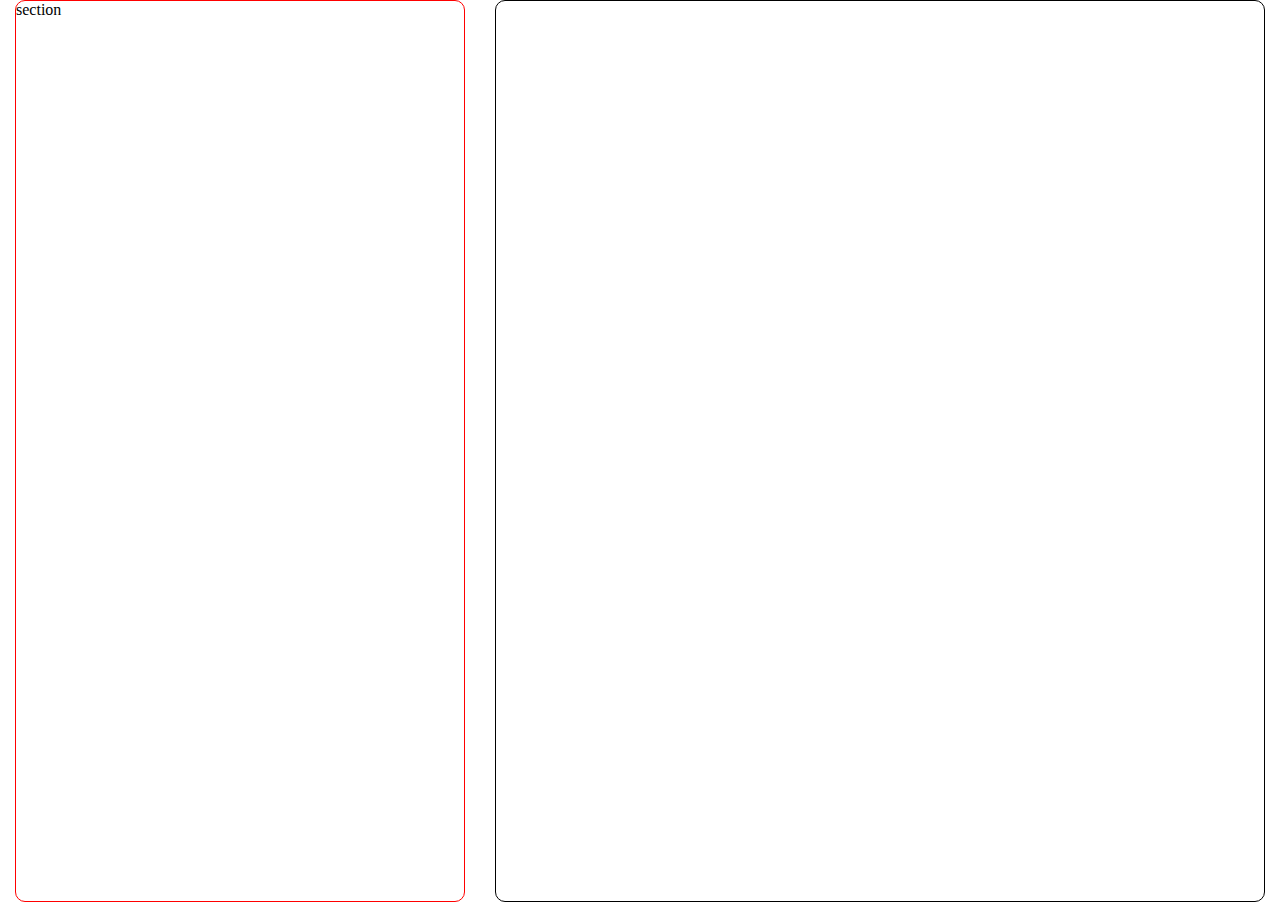
==== index.html @ 7a866f5a "Added K-RITE Assignment" ====
<!DOCTYPE html>
<html lang="en">
  <head>
    <meta charset="UTF-8" />
    <meta name="viewport" content="width=device-width, initial-scale=1.0" />
    <title>K - RITE APP</title>
    <link rel="stylesheet" href="./style.css" />
    <script src="./script.js" defer></script>
  </head>
  <body>
    <section>section</section>
    <main></main>
  </body>
</html>
---- style.css ----
body{
  margin: 0px;
  padding: 0px;
  display: flex;
  align-items: center;
  justify-content: space-around;
}

section{
  height: 100vh;
  width: 35vw;
  border: 1px solid red;
  border-radius: 10px;
}

main{
  height: 100vh;
  width: 60vw;
  border: 1px solid black;
  border-radius: 10px;
}
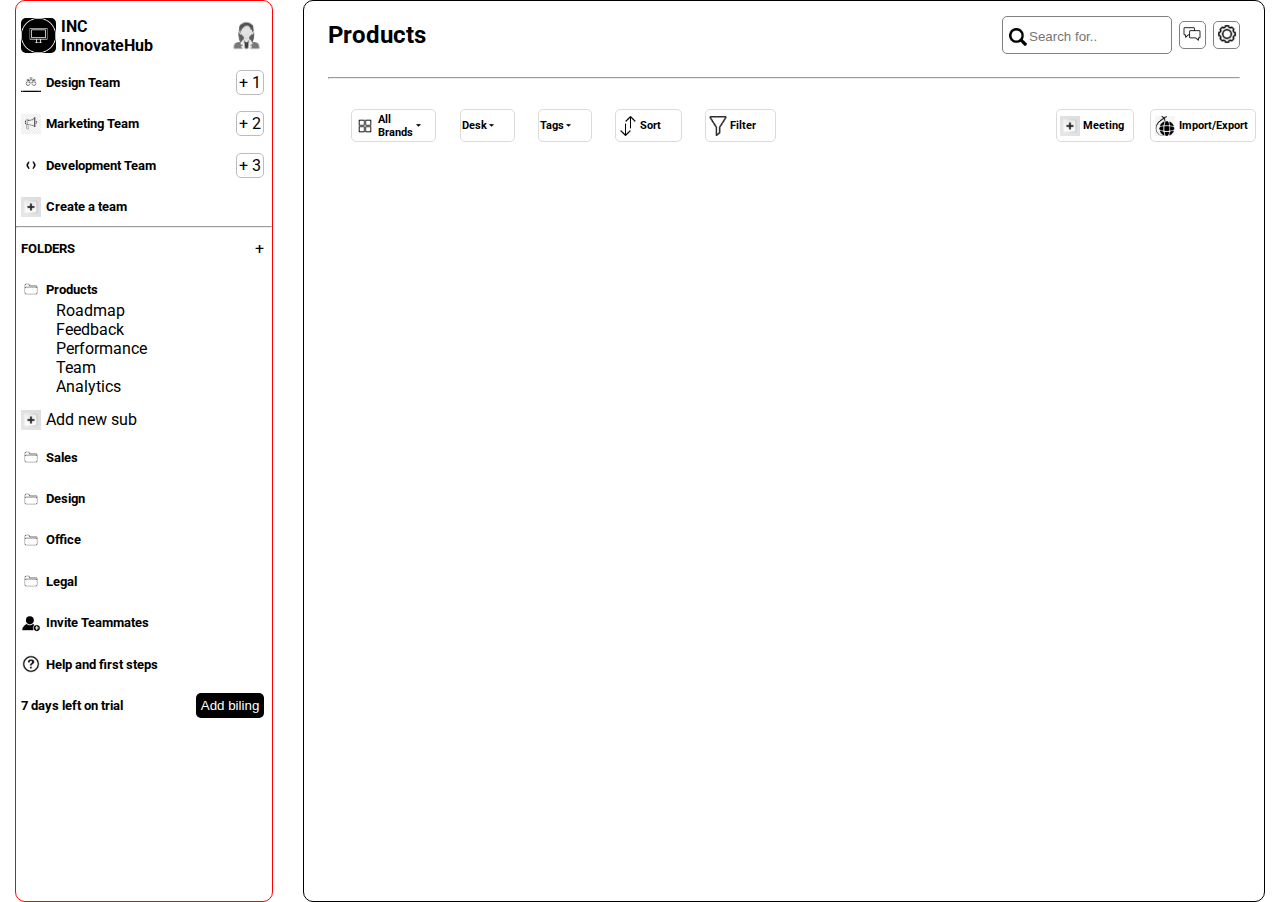
==== commit 2a5e2c88: "Added Aside section and Header" ====
--- a/index.html
+++ b/index.html
@@ -3,12 +3,193 @@
   <head>
     <meta charset="UTF-8" />
     <meta name="viewport" content="width=device-width, initial-scale=1.0" />
+    <link rel="preconnect" href="https://fonts.googleapis.com" />
+    <link rel="preconnect" href="https://fonts.gstatic.com" crossorigin />
+    <link
+      href="https://fonts.googleapis.com/css2?family=Roboto:ital,wght@0,100;0,300;0,400;0,500;0,700;0,900;1,100;1,300;1,400;1,500;1,700;1,900&display=swap"
+      rel="stylesheet"
+    />
     <title>K - RITE APP</title>
     <link rel="stylesheet" href="./style.css" />
     <script src="./script.js" defer></script>
   </head>
   <body>
-    <section>section</section>
-    <main></main>
+    <aside>
+      <div>
+        <img src="/assets/images/website.png" />
+        <h1>
+          INC <br />
+          InnovateHub
+        </h1>
+        <img src="/assets/images/profile_icon.jpg" />
+      </div>
+
+      <div class="design_team">
+        <img src="/assets/images/design_team.png" />
+        <h5>Design Team</h5>
+        <div>+ 1</div>
+      </div>
+
+      <div class="marketing_team">
+        <img src="/assets/images/marketing_team.jpg" />
+        <h5>Marketing Team</h5>
+        <div>+ 2</div>
+      </div>
+
+      <div class="development_team">
+        <img src="/assets/images/development_team.png" />
+        <h5>Development Team</h5>
+        <div>+ 3</div>
+      </div>
+
+      <div class="create_team">
+        <img src="/assets/images/create_team.jpg" />
+        <h5>Create a team</h5>
+      </div>
+
+      <hr />
+
+      <div class="folder">
+        <h5>FOLDERS</h5>
+        <div>+</div>
+      </div>
+
+      <div class="product_folder">
+        <div class="folder">
+          <img src="/assets/images/folder_logo.png" />
+          <h5>Products</h5>
+        </div>
+
+        <ul>
+          <li>Roadmap</li>
+          <li>Feedback</li>
+          <li>Performance</li>
+          <li>Team</li>
+          <li>Analytics</li>
+        </ul>
+        <div class="folder">
+          <img src="./assets/images/create_team.jpg" />
+          <p>Add new sub</p>
+        </div>
+      </div>
+
+      <div class="folder">
+        <img src="/assets/images/folder_logo.png" />
+        <h5>Sales</h5>
+      </div>
+
+      <div class="folder">
+        <img src="/assets/images/folder_logo.png" />
+        <h5>Design</h5>
+      </div>
+
+      <div class="folder">
+        <img src="/assets/images/folder_logo.png" />
+        <h5>Office</h5>
+      </div>
+
+      <div class="folder">
+        <img src="/assets/images/folder_logo.png" />
+        <h5>Legal</h5>
+      </div>
+
+      <div class="invite">
+        <img src="/assets/images/invite_teammate.png" />
+        <h5>Invite Teammates</h5>
+      </div>
+
+      <div class="help">
+        <img src="/assets/images/help.png" />
+        <h5>Help and first steps</h5>
+      </div>
+
+      <div class="trial">
+        <h5>7 days left on trial</h5>
+        <button>Add biling</button>
+      </div>
+    </aside>
+
+    <!-- main part -->
+    <main>
+      <header>
+        <div>
+          <h2>Products</h2>
+          <div>
+            <span class="input_box">
+              <img src="./assets/main images/search.png" />
+              <input placeholder="Search for.." />
+            </span>
+
+            <span><img src="./assets/main images/chat.jpg" /></span>
+            <span><img src="./assets/main images/setting.png" /></span>
+          </div>
+        </div>
+
+        <hr />
+
+        <div>
+          <div>
+            <span>
+              <img src="./assets/main images/all_brands.png" />
+              <h6>All Brands</h6>
+              <img
+                class="drop_down_arrow"
+                src="./assets/main images/drop_down_arrow.png"
+              />
+            </span>
+
+            <span>
+              <h6>Desk</h6>
+              <img
+                class="drop_down_arrow"
+                src="./assets/main images/drop_down_arrow.png"
+              />
+            </span>
+
+            <span>
+              <h6>Tags</h6>
+              <img
+                class="drop_down_arrow"
+                src="./assets/main images/drop_down_arrow.png"
+              />
+            </span>
+
+            <span>
+              <img src="./assets/main images/sort.png" />
+              <h6>Sort</h6>
+            </span>
+
+            <span>
+              <img src="./assets/main images/filter.png" />
+              <h6>Filter</h6>
+            </span>
+          </div>
+
+          <div>
+            <span>
+              <img src="./assets/images/create_team.jpg" />
+              <h6>Meeting</h6>
+            </span>
+
+            <span>
+              <img src="./assets/main images/import_export.png" />
+              <h6>Import/Export</h6>
+            </span>
+          </div>
+        </div>
+      </header>
+
+      <table>
+        <tr>
+          <th></th>
+          <th></th>
+          <th></th>
+          <th></th>
+          <th></th>
+          <th></th>
+          <th></th>
+        </tr>
+      </table>
+    </main>
   </body>
 </html>
--- a/style.css
+++ b/style.css
@@ -4,19 +4,162 @@
   display: flex;
   align-items: center;
   justify-content: space-around;
+  font-family: 'Roboto', sans-serif, serif;
+  /* font-size: small; */
 }
 
-section{
+img{
+  height: 20px;
+  width: 20px;
+  background: none;
+}
+
+aside{
   height: 100vh;
-  width: 35vw;
+  width: 20vw;
   border: 1px solid red;
   border-radius: 10px;
 }
 
 main{
   height: 100vh;
-  width: 60vw;
+  width: 75vw;
   border: 1px solid black;
   border-radius: 10px;
 }
 
+aside > div:nth-child(1){
+  display: flex;
+  align-items: center;
+  position: relative;
+  padding: 5px 0px;
+}
+
+aside > div:nth-child(1) *, .design_team *, .marketing_team *, .development_team *, .create_team *, aside > div:nth-child(6) *,  .folder *, .invite *, .help *, .trial * {
+  margin-left: 2%;
+}
+
+aside > div:nth-child(1) > img{
+  height: 35px;
+  width: 35px;
+  border-radius: 5px;
+}
+
+
+
+aside > div:nth-child(1) > img:nth-child(3), .design_team > div:nth-child(3), .marketing_team > div:nth-child(3), .development_team > div:nth-child(3), .trial > button, .folder > div{
+  position: absolute;
+  right: 3%;
+}
+
+h1{
+font-size: medium;
+}
+
+.design_team, .marketing_team, .development_team, .create_team, aside > div:nth-child(6), .folder, .invite, .help, .trial{
+  position: relative;
+  display: flex;
+  align-items: center;
+  margin: -7% 0px;
+  height: auto;
+}
+
+.design_team > div:nth-child(3), .marketing_team > div:nth-child(3), .development_team > div:nth-child(3){
+border: 1px solid rgb(187, 187, 187);
+padding: 2px;
+border-radius: 5px;
+}
+
+ul{
+  list-style: none;
+  margin-top: -4%;
+}
+
+.trial > button{
+  background: black;
+  color: white;
+  border-radius: 5px;
+  border: none;
+  padding: 5px;
+}
+
+
+/* main part style */
+header{
+  width: 95%;
+  margin: auto;
+}
+
+header > div{
+  display: flex;
+  justify-content: space-between;
+  /* border: 1px solid rgb(218, 218, 218); */
+}
+
+
+
+
+header > div:nth-child(1) > div{
+display: flex;
+justify-content: space-around;
+align-items: center;
+}
+
+header > div:nth-child(1) > div > span{
+  border: 1px solid gray;
+  border-radius: 5px;
+  padding: 1% 1% 0% 1%;
+  margin-left: 3%;
+}
+
+.input_box{
+  display: flex;
+  align-items: center;
+  border: 1px solid gray;
+  border-radius: 5px;
+  height: 50%;
+  width: 70%;
+}
+
+.input_box > img{
+  position: relative;
+  left: 2%;
+  top: 2%;
+  height: 18px;
+  width: 18px;
+}
+
+.input_box > input{
+  width: 80%;
+  height: 50%;
+  border: none;
+  margin-left: 2%;
+}
+
+header > div:nth-child(3){
+  width: 95%;
+}
+
+header > div:nth-child(3) *{
+  display: flex;
+  justify-content: space-between;
+  align-items: center;
+}
+
+header > div:nth-child(3) span *{
+margin-left: 5%;
+}
+
+header > div:nth-child(3) span{
+  margin-left: 10%;
+  border: 1px solid rgb(219, 219, 219);
+  height: 40%;
+  width: 100%;
+  padding-right: 10%;
+  border-radius: 5px;
+}
+
+.drop_down_arrow{
+  height: 5px;
+  width: 5px;
+}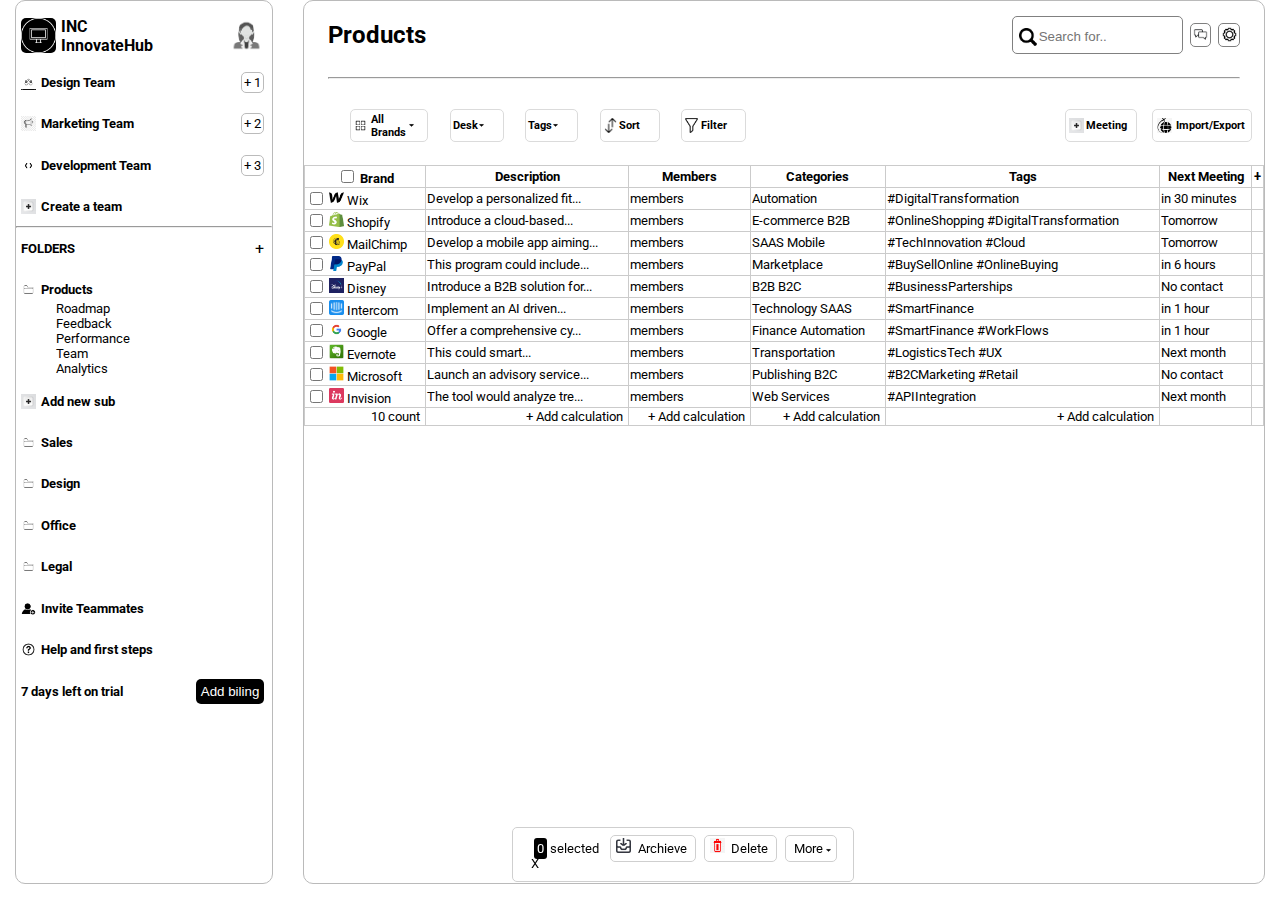
==== commit 2f007901: "Added interactive Desktop Site" ====
--- a/index.html
+++ b/index.html
@@ -14,6 +14,7 @@
     <script src="./script.js" defer></script>
   </head>
   <body>
+    <!-- Aside Section -->
     <aside>
       <div>
         <img src="/assets/images/website.png" />
@@ -42,7 +43,7 @@
         <div>+ 3</div>
       </div>
 
-      <div class="create_team">
+      <div class="create_team effect">
         <img src="/assets/images/create_team.jpg" />
         <h5>Create a team</h5>
       </div>
@@ -51,7 +52,7 @@
 
       <div class="folder">
         <h5>FOLDERS</h5>
-        <div>+</div>
+        <div class="effect">+</div>
       </div>
 
       <div class="product_folder">
@@ -67,9 +68,9 @@
           <li>Team</li>
           <li>Analytics</li>
         </ul>
-        <div class="folder">
+        <div class="folder effect">
           <img src="./assets/images/create_team.jpg" />
-          <p>Add new sub</p>
+          <h5>Add new sub</h5>
         </div>
       </div>
 
@@ -93,12 +94,12 @@
         <h5>Legal</h5>
       </div>
 
-      <div class="invite">
+      <div class="invite effect">
         <img src="/assets/images/invite_teammate.png" />
         <h5>Invite Teammates</h5>
       </div>
 
-      <div class="help">
+      <div class="help effect">
         <img src="/assets/images/help.png" />
         <h5>Help and first steps</h5>
       </div>
@@ -109,8 +110,9 @@
       </div>
     </aside>
 
-    <!-- main part -->
+    <!-- Main Section -->
     <main>
+      <!-- Header of Main Section -->
       <header>
         <div>
           <h2>Products</h2>
@@ -120,8 +122,12 @@
               <input placeholder="Search for.." />
             </span>
 
-            <span><img src="./assets/main images/chat.jpg" /></span>
-            <span><img src="./assets/main images/setting.png" /></span>
+            <span class="message"
+              ><img src="./assets/main images/chat.jpg"
+            /></span>
+            <span class="setting"
+              ><img src="./assets/main images/setting.png"
+            /></span>
           </div>
         </div>
 
@@ -179,17 +185,258 @@
         </div>
       </header>
 
+      <!-- Details of Brands -->
       <table>
-        <tr>
-          <th></th>
-          <th></th>
-          <th></th>
-          <th></th>
-          <th></th>
-          <th></th>
-          <th></th>
+        <tr class="headings">
+          <th>
+            <input type="checkbox" id="brands" />
+            <label for="brands">Brand</label>
+          </th>
+
+          <th>Description</th>
+          <th>Members</th>
+          <th>Categories</th>
+          <th>Tags</th>
+          <th>Next Meeting</th>
+          <th>+</th>
+        </tr>
+
+        <tr>
+          <td>
+            <input type="checkbox" id="wix" />
+            <img src="./assets/main images/brands/wix.png" />
+            <label for="wix">Wix</label>
+          </td>
+          <td>Develop a personalized fit...</td>
+          <td>members</td>
+          <td>
+            <span>Automation</span>
+          </td>
+          <td>
+            <span>#DigitalTransformation</span>
+          </td>
+          <td>
+            <span>in 30 minutes</span>
+          </td>
+        </tr>
+
+        <tr>
+          <td>
+            <input type="checkbox" id="shopify" />
+            <img src="./assets/main images/brands/shopify.png" />
+            <label for="shopify">Shopify</label>
+          </td>
+          <td>Introduce a cloud-based...</td>
+          <td>members</td>
+          <td>
+            <span>E-commerce</span>
+            <span>B2B</span>
+          </td>
+          <td>
+            <span>#OnlineShopping</span>
+            <span>#DigitalTransformation</span>
+          </td>
+          <td>
+            <span>Tomorrow</span>
+          </td>
+        </tr>
+
+        <tr>
+          <td>
+            <input type="checkbox" id="mailchimp" />
+            <img src="./assets/main images/brands/mailchimp.png" />
+            <label for="mailchimp">MailChimp</label>
+          </td>
+          <td>Develop a mobile app aiming...</td>
+          <td>members</td>
+          <td>
+            <span>SAAS</span>
+            <span>Mobile</span>
+          </td>
+          <td>
+            <span>#TechInnovation</span>
+            <span>#Cloud</span>
+          </td>
+          <td>
+            <span>Tomorrow</span>
+          </td>
+        </tr>
+
+        <tr>
+          <td>
+            <input type="checkbox" id="paypal" />
+            <img src="./assets/main images/brands/paypal.png" />
+            <label for="paypal">PayPal</label>
+          </td>
+          <td>This program could include...</td>
+          <td>members</td>
+          <td>
+            <span>Marketplace</span>
+          </td>
+          <td>
+            <span>#BuySellOnline</span>
+            <span>#OnlineBuying</span>
+          </td>
+          <td>
+            <span>in 6 hours</span>
+          </td>
+        </tr>
+
+        <tr>
+          <td>
+            <input type="checkbox" id="disney" />
+            <img src="./assets/main images/brands/disney.png" />
+            <label for="disney">Disney</label>
+          </td>
+          <td>Introduce a B2B solution for...</td>
+          <td>members</td>
+          <td>
+            <span>B2B</span>
+            <span>B2C</span>
+          </td>
+          <td>
+            <span>#BusinessParterships</span>
+          </td>
+          <td>
+            <span>No contact</span>
+          </td>
+        </tr>
+
+        <tr>
+          <td>
+            <input type="checkbox" id="intercom" />
+            <img src="./assets/main images/brands/intercom.png" />
+            <label for="intercom">Intercom</label>
+          </td>
+          <td>Implement an AI driven...</td>
+          <td>members</td>
+          <td>
+            <span>Technology</span>
+            <span>SAAS</span>
+          </td>
+          <td>
+            <span>#SmartFinance</span>
+          </td>
+          <td>
+            <span>in 1 hour</span>
+          </td>
+        </tr>
+
+        <tr>
+          <td>
+            <input type="checkbox" id="google" />
+            <img src="./assets/main images/brands/google.png" />
+            <label for="google">Google</label>
+          </td>
+          <td>Offer a comprehensive cy...</td>
+          <td>members</td>
+          <td>
+            <span>Finance</span>
+            <span>Automation</span>
+          </td>
+          <td>
+            <span>#SmartFinance</span>
+            <span>#WorkFlows</span>
+          </td>
+          <td>
+            <span>in 1 hour</span>
+          </td>
+        </tr>
+
+        <tr>
+          <td>
+            <input type="checkbox" id="evernote" />
+            <img src="./assets/main images/brands/evernote.jpg" />
+            <label for="evernote">Evernote</label>
+          </td>
+          <td>This could smart...</td>
+          <td>members</td>
+          <td>
+            <span>Transportation</span>
+          </td>
+          <td>
+            <span>#LogisticsTech</span>
+            <span>#UX</span>
+          </td>
+          <td>
+            <span>Next month</span>
+          </td>
+        </tr>
+
+        <tr>
+          <td>
+            <input type="checkbox" id="microsoft" />
+            <img src="./assets/main images/brands/microsoft.png" />
+            <label for="microsoft">Microsoft</label>
+          </td>
+          <td>Launch an advisory service...</td>
+          <td>members</td>
+          <td>
+            <span>Publishing</span>
+            <span>B2C</span>
+          </td>
+          <td>
+            <span>#B2CMarketing</span>
+            <span>#Retail</span>
+          </td>
+          <td>
+            <span>No contact</span>
+          </td>
+        </tr>
+
+        <tr>
+          <td>
+            <input type="checkbox" id="invision" />
+            <img src="./assets/main images/brands/invision.png" />
+            <label for="invision">Invision</label>
+          </td>
+          <td>The tool would analyze tre...</td>
+          <td>members</td>
+          <td>
+            <span>Web Services</span>
+          </td>
+          <td>
+            <span>#APIIntegration</span>
+          </td>
+          <td>
+            <span>Next month</span>
+          </td>
+        </tr>
+
+        <tr class="total_count">
+          <td>10 count</td>
+          <td>+ Add calculation</td>
+          <td>+ Add calculation</td>
+          <td>+ Add calculation</td>
+          <td>+ Add calculation</td>
+          <td></td>
         </tr>
       </table>
+
+      <!-- Count of Selected Brands -->
+      <div class="selection_details">
+        <span class="selected_brands"><span>0</span><span>selected</span></span>
+
+        <span
+          ><img src="./assets/main images/archieve.png" />
+          <span>Archieve</span>
+        </span>
+
+        <span
+          ><img src="./assets/main images/delete.png" />
+          <span>Delete</span>
+        </span>
+
+        <span>
+          <span>More</span>
+          <img
+            class="drop_down_arrow"
+            src="./assets/main images/drop_down_arrow.png"
+          />
+        </span>
+
+        <span> X </span>
+      </div>
     </main>
   </body>
 </html>
--- a/style.css
+++ b/style.css
@@ -9,24 +9,27 @@
 }
 
 img{
-  height: 20px;
-  width: 20px;
+  height: 15px;
+  width: 15px;
   background: none;
 }
 
 aside{
-  height: 100vh;
+  height: 98vh;
   width: 20vw;
-  border: 1px solid red;
+  border: 1px solid rgb(186, 186, 186);
   border-radius: 10px;
 }
 
 main{
-  height: 100vh;
+  height: 98vh;
   width: 75vw;
-  border: 1px solid black;
+  border: 1px solid rgb(186, 186, 186);
   border-radius: 10px;
 }
+
+
+/* Aside Section Style */
 
 aside > div:nth-child(1){
   display: flex;
@@ -45,8 +48,6 @@
   border-radius: 5px;
 }
 
-
-
 aside > div:nth-child(1) > img:nth-child(3), .design_team > div:nth-child(3), .marketing_team > div:nth-child(3), .development_team > div:nth-child(3), .trial > button, .folder > div{
   position: absolute;
   right: 3%;
@@ -62,17 +63,26 @@
   align-items: center;
   margin: -7% 0px;
   height: auto;
-}
+  
+}
+
+.effect:hover{
+  cursor: pointer;
+  scale: 1.01;
+  text-shadow: 1px 1px 2px rgb(220, 220, 220);
+  }
 
 .design_team > div:nth-child(3), .marketing_team > div:nth-child(3), .development_team > div:nth-child(3){
 border: 1px solid rgb(187, 187, 187);
 padding: 2px;
 border-radius: 5px;
+font-size: small;
 }
 
 ul{
   list-style: none;
   margin-top: -4%;
+  font-size: small;
 }
 
 .trial > button{
@@ -82,9 +92,16 @@
   border: none;
   padding: 5px;
 }
-
-
-/* main part style */
+.trial button:hover{
+  cursor: pointer;
+  scale: 1.05;
+  /* box-shadow: 2px 2px; */
+}
+
+
+/* Main Section Style */
+
+/* Header Style */
 header{
   width: 95%;
   margin: auto;
@@ -95,9 +112,6 @@
   justify-content: space-between;
   /* border: 1px solid rgb(218, 218, 218); */
 }
-
-
-
 
 header > div:nth-child(1) > div{
 display: flex;
@@ -162,4 +176,96 @@
 .drop_down_arrow{
   height: 5px;
   width: 5px;
-}+}
+
+.input_box:hover, .message:hover, .setting:hover, header > div:nth-child(3) > div > span:hover{
+  cursor: pointer;
+  box-shadow: 0 0 0 1px rgb(222, 222, 222);
+}
+
+
+
+/* Style to list of Brands */
+table, th, tr, td{
+  border: 1px solid rgb(203, 203, 203);
+  border-collapse: collapse;
+}
+
+table{
+  width: 100%;
+}
+
+.total_count > td{
+text-align: end;
+padding-right: 5px;
+}
+
+tr:hover{
+  cursor: pointer;
+  box-shadow: 0 0 0 2px rgb(222, 222, 222);
+}
+
+tr > td:nth-child(1) > input, tr label:hover{
+  cursor: pointer;
+}
+
+.total_count:hover{
+  cursor: auto;
+  border: 1px solid rgb(203, 203, 203);
+  box-shadow: none;
+}
+
+.headings:hover{
+  cursor: auto;
+  border: 1px solid rgb(203, 203, 203);
+  box-shadow: none;
+}
+
+
+/* Selected Brands Style */
+.selection_details{
+  position: fixed;
+  bottom: 2%;
+  left: 40%;
+  width: 25%;
+  margin: auto;
+  border: 1px solid rgb(207, 207, 207);
+  padding: 10px;
+  border-radius: 5px;
+}
+
+.selection_details > span{ 
+  margin-left: 2.5%;
+}
+
+.selection_details > span > span{ 
+margin-left: 1%;
+}
+
+.selection_details > span:nth-child(1) > span:nth-child(1){ 
+background: black;
+color: white;
+padding: 3px;
+border-radius: 3px;
+}
+
+.selection_details > span:nth-child(2), .selection_details > span:nth-child(3), .selection_details > span:nth-child(4) {
+  border: 1px solid rgb(207, 207, 207);
+  padding: 5px;
+  border-radius: 5px;
+}
+
+.selection_details > span:hover{
+   cursor: pointer;
+  box-shadow: 0 0 0 2px rgb(222, 222, 222);
+}
+
+.selection_details > .selected_brands:hover{
+  cursor: auto;
+  box-shadow: none;
+}
+
+table, .selection_details{
+  font-size: smaller;
+}
+ 
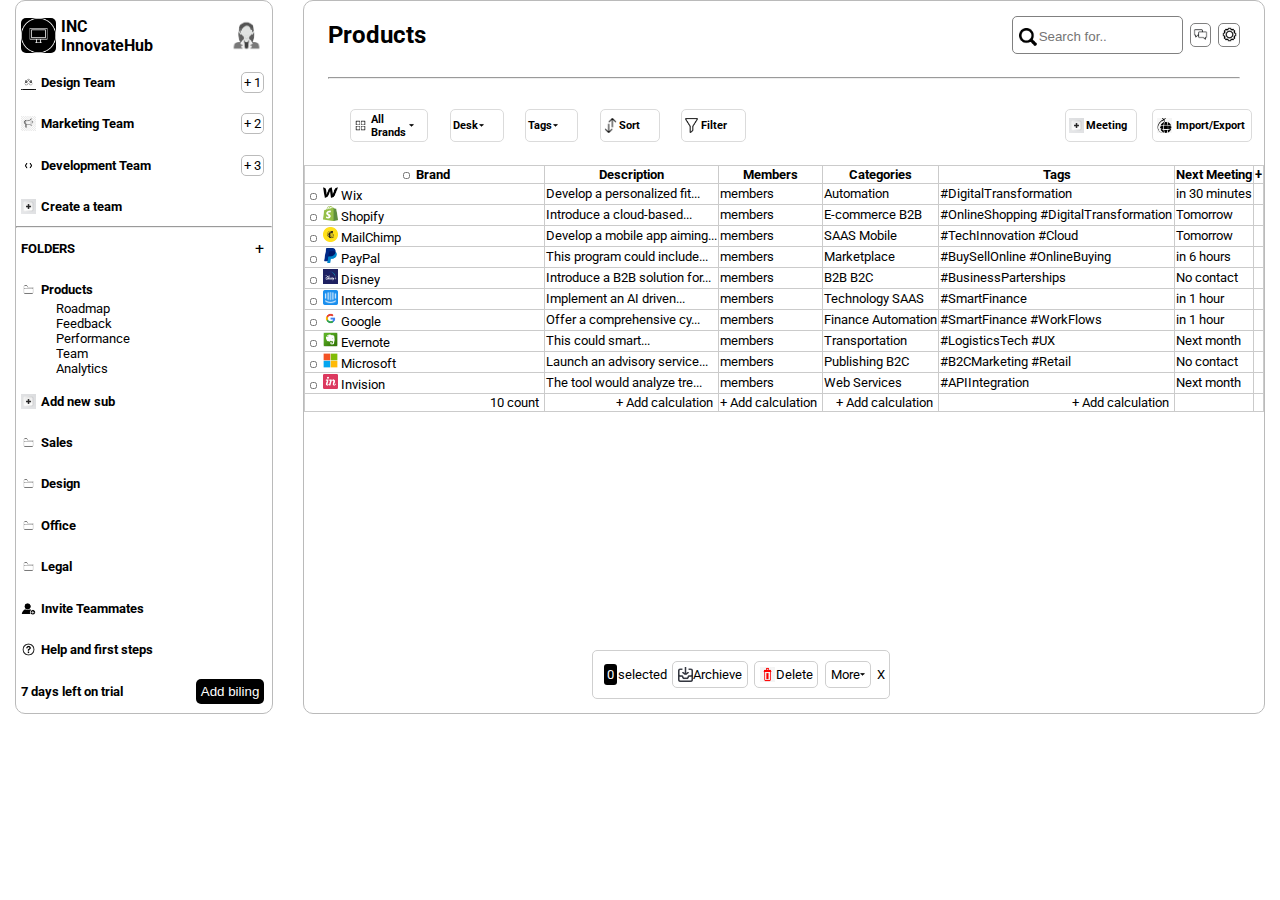
==== commit 35811518: "Added a responsiveness on all devices" ====
--- a/index.html
+++ b/index.html
@@ -10,6 +10,7 @@
       rel="stylesheet"
     />
     <title>K - RITE APP</title>
+
     <link rel="stylesheet" href="./style.css" />
     <script src="./script.js" defer></script>
   </head>
@@ -414,6 +415,7 @@
       </table>
 
       <!-- Count of Selected Brands -->
+
       <div class="selection_details">
         <span class="selected_brands"><span>0</span><span>selected</span></span>
 
--- a/style.css
+++ b/style.css
@@ -2,10 +2,8 @@
   margin: 0px;
   padding: 0px;
   display: flex;
-  align-items: center;
   justify-content: space-around;
   font-family: 'Roboto', sans-serif, serif;
-  /* font-size: small; */
 }
 
 img{
@@ -15,14 +13,16 @@
 }
 
 aside{
-  height: 98vh;
+  height: auto;
   width: 20vw;
   border: 1px solid rgb(186, 186, 186);
   border-radius: 10px;
+  padding-bottom: 10px;
 }
 
 main{
-  height: 98vh;
+  position: relative;
+  height: auto;
   width: 75vw;
   border: 1px solid rgb(186, 186, 186);
   border-radius: 10px;
@@ -81,8 +81,12 @@
 
 ul{
   list-style: none;
-  margin-top: -4%;
+  margin-top: -3%;
   font-size: small;
+}
+
+aside > .trial{
+display: flex;
 }
 
 .trial > button{
@@ -209,6 +213,15 @@
   cursor: pointer;
 }
 
+.headings > th:nth-child(1){
+  width: 25%;
+}
+
+input[type="checkbox"]{
+height: 7px;
+width: 7px;
+}
+
 .total_count:hover{
   cursor: auto;
   border: 1px solid rgb(203, 203, 203);
@@ -223,18 +236,25 @@
 
 
 /* Selected Brands Style */
+
 .selection_details{
-  position: fixed;
+  display: flex;
+  justify-content: center;
+  align-items: center;
+  position: absolute;
   bottom: 2%;
-  left: 40%;
-  width: 25%;
-  margin: auto;
+  left: 30%;
+  width: auto;
+  /* margin: auto; */
   border: 1px solid rgb(207, 207, 207);
-  padding: 10px;
+  padding: 10px 20px;
   border-radius: 5px;
 }
 
 .selection_details > span{ 
+  display: flex;
+  justify-content: space-around;
+  align-items: center;
   margin-left: 2.5%;
 }
 
@@ -269,3 +289,118 @@
   font-size: smaller;
 }
  
+
+@media (min-width: 615px) and (max-width: 930px) { 
+*{
+  font-size: smaller;
+}
+
+aside{
+  padding-bottom: 10%;
+}
+
+main{ 
+  padding-bottom: 10%;
+}
+
+
+img {
+  height: 10px;
+  width: 10px;
+  background: none;
+}
+
+h1{
+  font-size: small;
+}
+
+aside > div:nth-child(1) > img{
+  height: 20px;
+  width: 20px;
+  border-radius: 5px;
+}
+
+.design_team > div:nth-child(3), .marketing_team > div:nth-child(3), .development_team > div:nth-child(3), ul{
+  font-size: smaller;
+}
+  
+/* Header Section */
+.input_box > img{
+  height: 10px;
+  width: 10px;
+}
+}
+
+@media (max-width: 615px) { 
+  *{
+    font-size: smaller;
+  }
+  
+  aside{
+    padding-bottom: 20%;
+    width: 24vw;
+  }
+  
+  main{ 
+    padding-bottom: 20%;
+  }
+  
+  
+  img {
+    height: 10px;
+    width: 10px;
+    background: none;
+  }
+  
+  h1{
+    font-size: smaller;
+  }
+  
+  aside > div:nth-child(1) > img{
+    height: 15px;
+    width: 15px;
+    border-radius: 5px;
+  }
+  
+  .design_team > div:nth-child(3), .marketing_team > div:nth-child(3), .development_team > div:nth-child(3), ul{
+    font-size: smaller;
+  }
+
+  .trial > button{
+    padding: 2px;
+  }
+    
+  /* Header Section */
+  .input_box > img{
+    height: 10px;
+    width: 10px;
+  }
+
+  header > div:nth-child(3){
+    display: flex;
+    flex-direction: column;
+    justify-content: flex-start;  
+    margin-bottom: 1%;
+    /* border: 1px solid red; */
+  }
+
+  header > div:nth-child(3) > div{
+    display: flex;
+    justify-content: flex-start;
+    width: auto;
+    /* border: 1px solid rebeccapurple; */
+  }
+
+  header > div:nth-child(3) span{
+    display: flex;
+    justify-content: flex-start;
+    margin-left: 2%;
+    width: auto;
+    padding: 0% 2%;
+    /* height: 30%; */
+  }
+
+  .selection_details{
+    left: 10%;
+  }
+}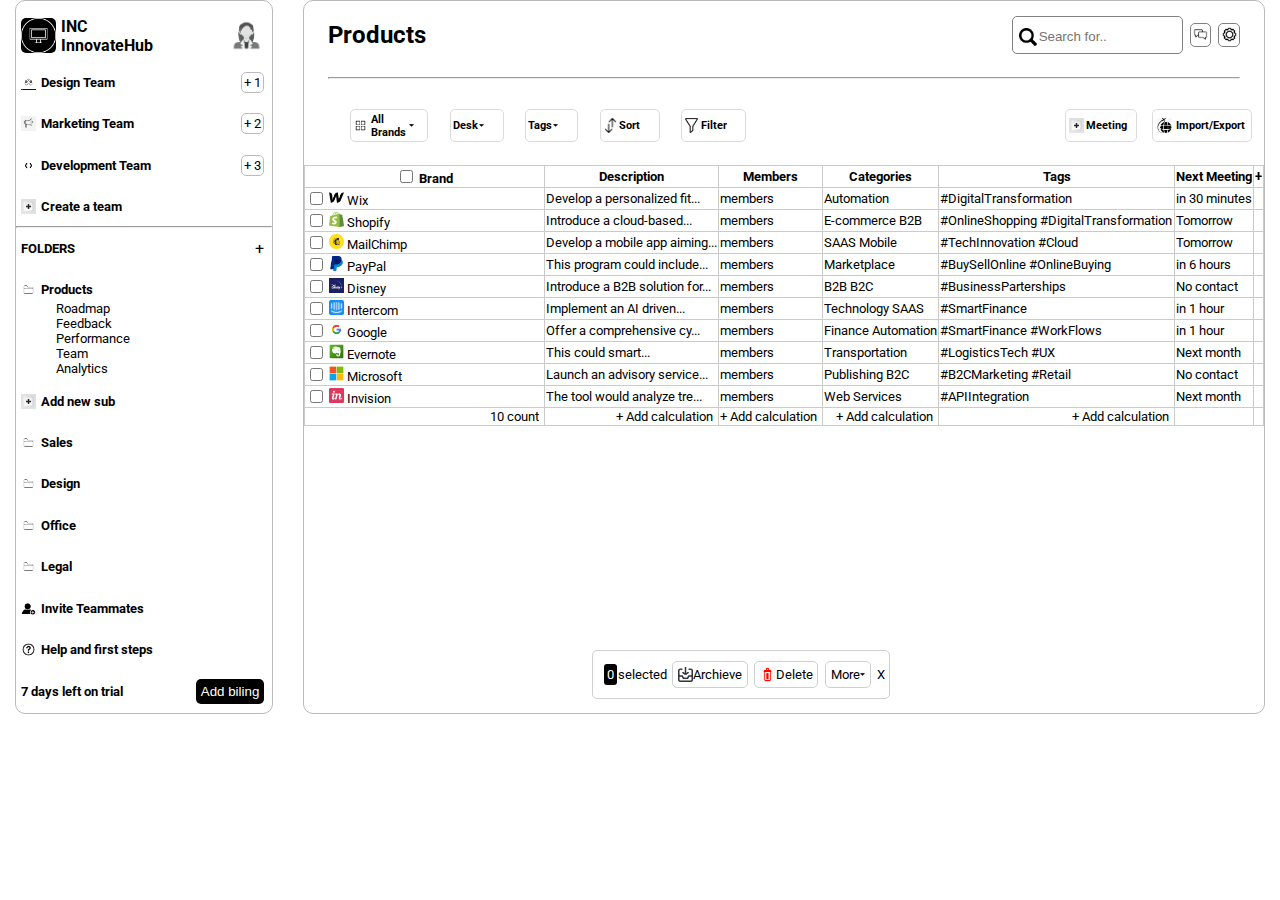
==== commit 9b639431: "Added fully responsive and interactive website page" ====
--- a/index.html
+++ b/index.html
@@ -119,8 +119,8 @@
           <h2>Products</h2>
           <div>
             <span class="input_box">
-              <img src="./assets/main images/search.png" />
-              <input placeholder="Search for.." />
+              <img onclick="search()" src="./assets/main images/search.png" />
+              <input type="text" placeholder="Search for.." />
             </span>
 
             <span class="message"
@@ -136,7 +136,7 @@
 
         <div>
           <div>
-            <span>
+            <span onclick="menu()">
               <img src="./assets/main images/all_brands.png" />
               <h6>All Brands</h6>
               <img
@@ -145,7 +145,7 @@
               />
             </span>
 
-            <span>
+            <span onclick="menu()">
               <h6>Desk</h6>
               <img
                 class="drop_down_arrow"
@@ -153,7 +153,7 @@
               />
             </span>
 
-            <span>
+            <span onclick="menu()">
               <h6>Tags</h6>
               <img
                 class="drop_down_arrow"
@@ -161,24 +161,24 @@
               />
             </span>
 
-            <span>
+            <span onclick="menu()">
               <img src="./assets/main images/sort.png" />
               <h6>Sort</h6>
             </span>
 
-            <span>
+            <span onclick="menu()">
               <img src="./assets/main images/filter.png" />
               <h6>Filter</h6>
             </span>
           </div>
 
           <div>
-            <span>
+            <span onclick="menu()">
               <img src="./assets/images/create_team.jpg" />
               <h6>Meeting</h6>
             </span>
 
-            <span>
+            <span onclick="menu()">
               <img src="./assets/main images/import_export.png" />
               <h6>Import/Export</h6>
             </span>
@@ -202,9 +202,9 @@
           <th>+</th>
         </tr>
 
-        <tr>
-          <td>
-            <input type="checkbox" id="wix" />
+        <tr id="Wix" class="brandRow">
+          <td>
+            <input type="checkbox" id="wix" class="brand" />
             <img src="./assets/main images/brands/wix.png" />
             <label for="wix">Wix</label>
           </td>
@@ -221,9 +221,9 @@
           </td>
         </tr>
 
-        <tr>
-          <td>
-            <input type="checkbox" id="shopify" />
+        <tr id="Shopify" class="brandRow">
+          <td>
+            <input type="checkbox" id="shopify" class="brand" />
             <img src="./assets/main images/brands/shopify.png" />
             <label for="shopify">Shopify</label>
           </td>
@@ -242,9 +242,9 @@
           </td>
         </tr>
 
-        <tr>
-          <td>
-            <input type="checkbox" id="mailchimp" />
+        <tr id="MailChimp" class="brandRow">
+          <td>
+            <input type="checkbox" id="mailchimp" class="brand" />
             <img src="./assets/main images/brands/mailchimp.png" />
             <label for="mailchimp">MailChimp</label>
           </td>
@@ -263,9 +263,9 @@
           </td>
         </tr>
 
-        <tr>
-          <td>
-            <input type="checkbox" id="paypal" />
+        <tr id="PayPal" class="brandRow">
+          <td>
+            <input type="checkbox" id="paypal" class="brand" />
             <img src="./assets/main images/brands/paypal.png" />
             <label for="paypal">PayPal</label>
           </td>
@@ -283,9 +283,9 @@
           </td>
         </tr>
 
-        <tr>
-          <td>
-            <input type="checkbox" id="disney" />
+        <tr id="Disney" class="brandRow">
+          <td>
+            <input type="checkbox" id="disney" class="brand" />
             <img src="./assets/main images/brands/disney.png" />
             <label for="disney">Disney</label>
           </td>
@@ -303,9 +303,9 @@
           </td>
         </tr>
 
-        <tr>
-          <td>
-            <input type="checkbox" id="intercom" />
+        <tr id="Intercom" class="brandRow">
+          <td>
+            <input type="checkbox" id="intercom" class="brand" />
             <img src="./assets/main images/brands/intercom.png" />
             <label for="intercom">Intercom</label>
           </td>
@@ -323,9 +323,9 @@
           </td>
         </tr>
 
-        <tr>
-          <td>
-            <input type="checkbox" id="google" />
+        <tr id="Google" class="brandRow">
+          <td>
+            <input type="checkbox" id="google" class="brand" />
             <img src="./assets/main images/brands/google.png" />
             <label for="google">Google</label>
           </td>
@@ -344,9 +344,9 @@
           </td>
         </tr>
 
-        <tr>
-          <td>
-            <input type="checkbox" id="evernote" />
+        <tr id="Evernote" class="brandRow">
+          <td>
+            <input type="checkbox" id="evernote" class="brand" />
             <img src="./assets/main images/brands/evernote.jpg" />
             <label for="evernote">Evernote</label>
           </td>
@@ -364,9 +364,9 @@
           </td>
         </tr>
 
-        <tr>
-          <td>
-            <input type="checkbox" id="microsoft" />
+        <tr id="Microsoft" class="brandRow">
+          <td>
+            <input type="checkbox" id="microsoft" class="brand" />
             <img src="./assets/main images/brands/microsoft.png" />
             <label for="microsoft">Microsoft</label>
           </td>
@@ -385,9 +385,9 @@
           </td>
         </tr>
 
-        <tr>
-          <td>
-            <input type="checkbox" id="invision" />
+        <tr id="Invision" class="brandRow">
+          <td>
+            <input type="checkbox" id="invision" class="brand" />
             <img src="./assets/main images/brands/invision.png" />
             <label for="invision">Invision</label>
           </td>
--- a/style.css
+++ b/style.css
@@ -99,7 +99,6 @@
 .trial button:hover{
   cursor: pointer;
   scale: 1.05;
-  /* box-shadow: 2px 2px; */
 }
 
 
@@ -114,7 +113,6 @@
 header > div{
   display: flex;
   justify-content: space-between;
-  /* border: 1px solid rgb(218, 218, 218); */
 }
 
 header > div:nth-child(1) > div{
@@ -209,17 +207,16 @@
   box-shadow: 0 0 0 2px rgb(222, 222, 222);
 }
 
+#brands:hover{
+  cursor: pointer;
+}
+
 tr > td:nth-child(1) > input, tr label:hover{
   cursor: pointer;
 }
 
 .headings > th:nth-child(1){
   width: 25%;
-}
-
-input[type="checkbox"]{
-height: 7px;
-width: 7px;
 }
 
 .total_count:hover{
@@ -245,7 +242,6 @@
   bottom: 2%;
   left: 30%;
   width: auto;
-  /* margin: auto; */
   border: 1px solid rgb(207, 207, 207);
   padding: 10px 20px;
   border-radius: 5px;
@@ -381,14 +377,12 @@
     flex-direction: column;
     justify-content: flex-start;  
     margin-bottom: 1%;
-    /* border: 1px solid red; */
   }
 
   header > div:nth-child(3) > div{
     display: flex;
     justify-content: flex-start;
     width: auto;
-    /* border: 1px solid rebeccapurple; */
   }
 
   header > div:nth-child(3) span{
@@ -397,8 +391,12 @@
     margin-left: 2%;
     width: auto;
     padding: 0% 2%;
-    /* height: 30%; */
-  }
+  }
+
+  input[type="checkbox"]{
+    height: 7px;
+    width: 7px;
+    }
 
   .selection_details{
     left: 10%;
